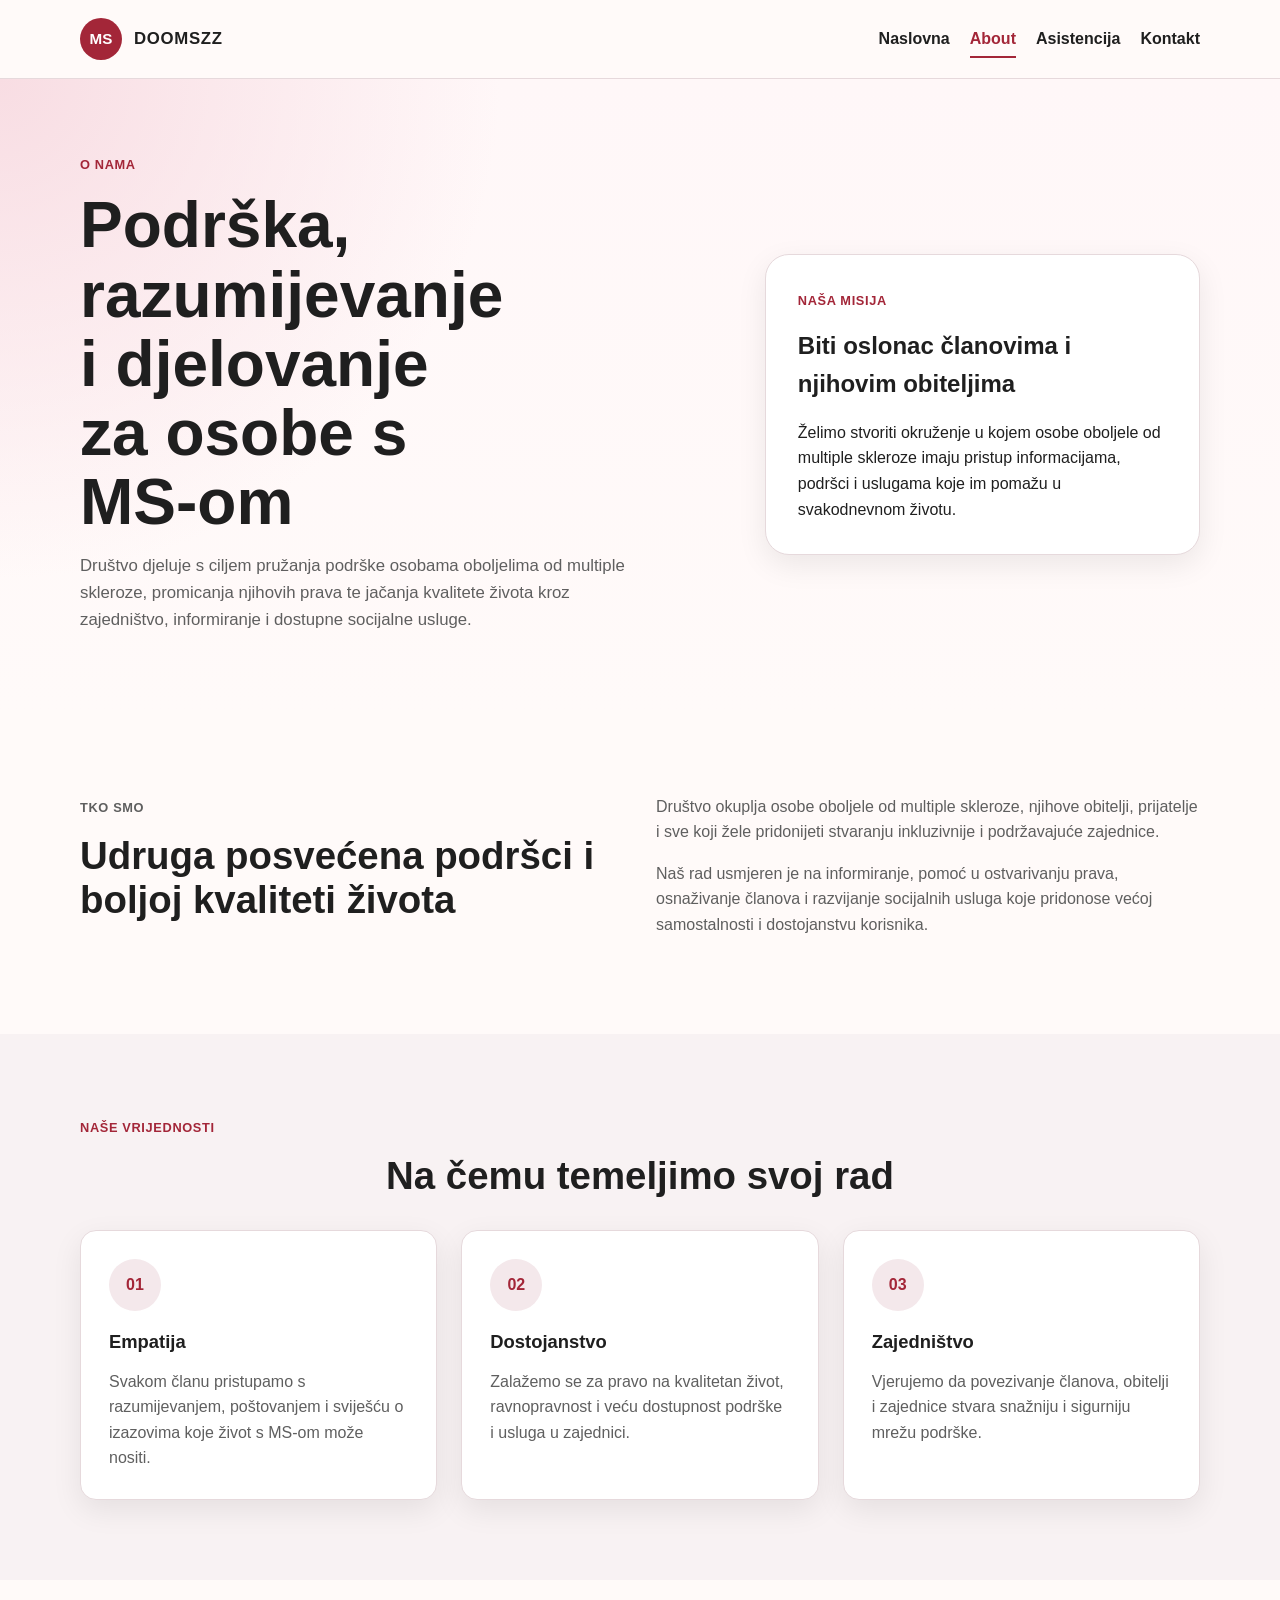
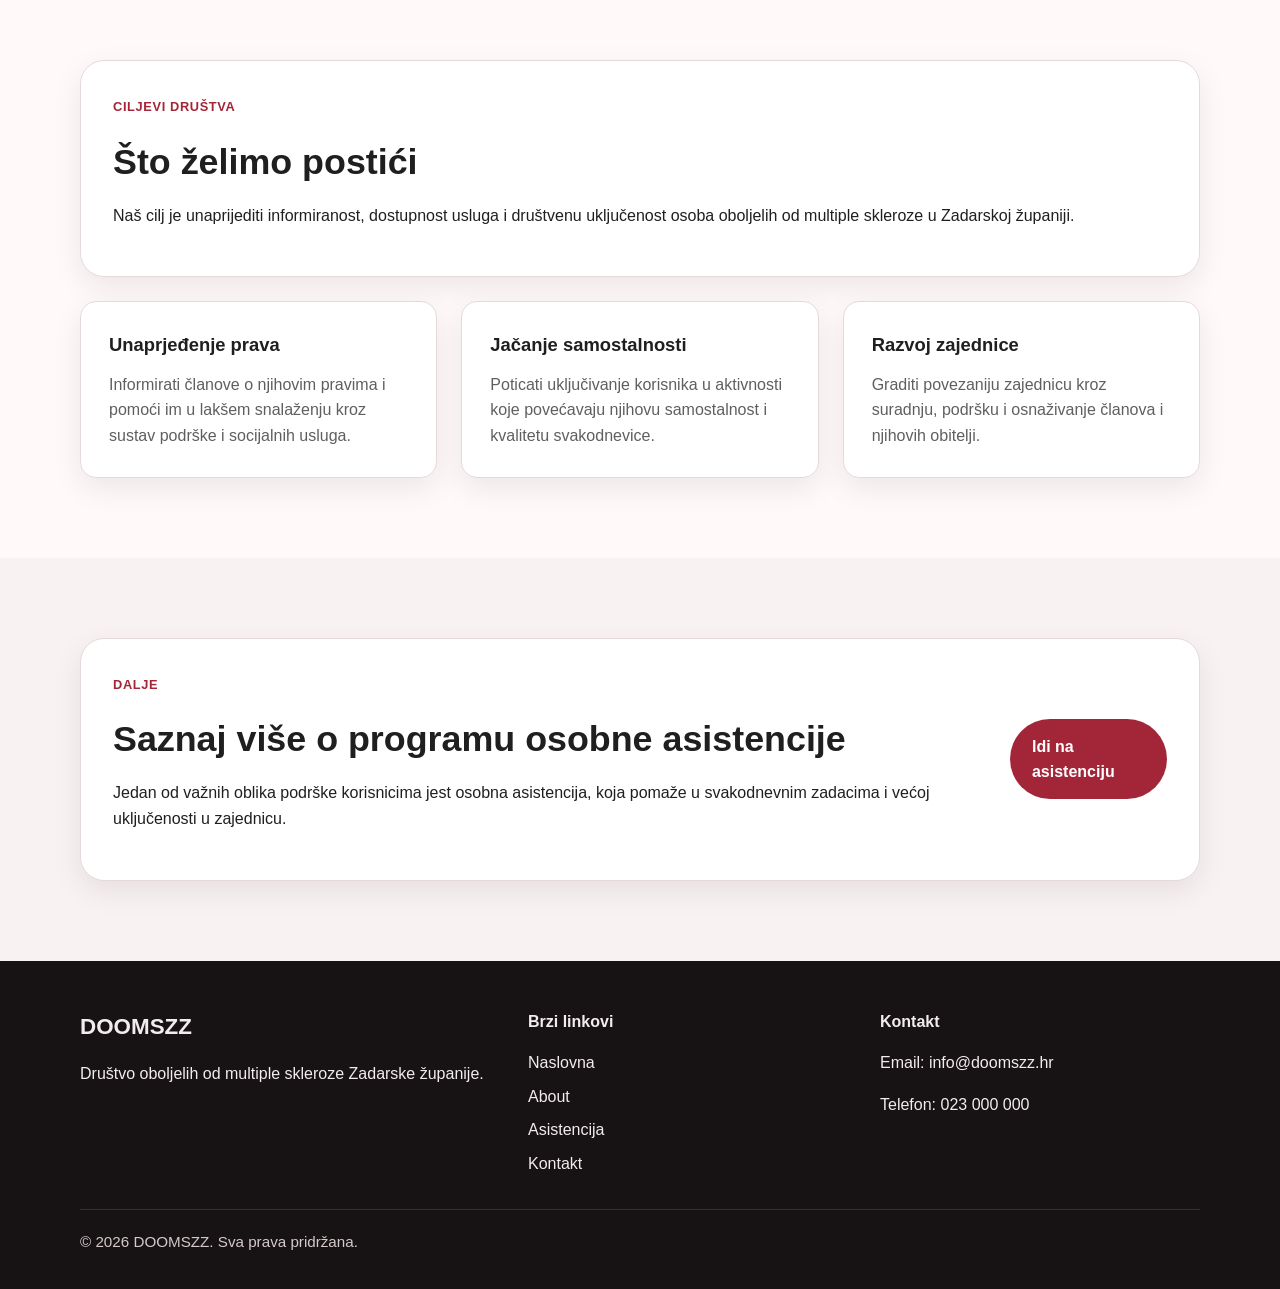
==== about.html @ f3c5a103 "Add about page content and styles for hero sections" ====
<!DOCTYPE html>
<html lang="hr">
<head>
  <meta charset="UTF-8">
  <meta name="viewport" content="width=device-width, initial-scale=1.0">
  <meta name="description" content="Saznajte više o radu, ciljevima i vrijednostima Društva oboljelih od multiple skleroze Zadarske županije.">
  <meta name="author" content="Tvoje Ime Prezime">
  <meta property="og:title" content="O nama - DOOMSZZ">
  <meta property="og:description" content="Više o misiji, ciljevima i djelovanju društva za podršku osobama oboljelima od multiple skleroze.">
  <meta property="og:image" content="img/og-image.jpg">
  <meta property="og:type" content="website">
  <link rel="icon" href="img/favicon.ico">
  <link rel="stylesheet" href="css/style.css">
  <title>About - DOOMSZZ</title>
</head>
<body>
  <a class="skip-link" href="#main-content">Preskoči na sadržaj</a>

  <header class="site-header">
    <div class="container header-inner">
      <a href="index.html" class="logo">
        <span class="logo-mark">MS</span>
        <span class="logo-text">DOOMSZZ</span>
      </a>

      <input type="checkbox" id="nav-toggle" class="nav-toggle">
      <label for="nav-toggle" class="hamburger" aria-label="Otvori navigaciju">
        <span></span>
        <span></span>
        <span></span>
      </label>

      <nav class="site-nav" aria-label="Glavna navigacija">
        <ul>
          <li><a href="index.html">Naslovna</a></li>
          <li><a class="active" href="about.html" aria-current="page">About</a></li>
          <li><a href="asistencija.html">Asistencija</a></li>
          <li><a href="kontakt.html">Kontakt</a></li>
        </ul>
      </nav>
    </div>
  </header>

  <main id="main-content">
    <section class="hero hero-small">
      <div class="container hero-grid">
        <div class="hero-content">
          <p class="eyebrow">O nama</p>
          <h1>Podrška, razumijevanje i djelovanje za osobe s MS-om</h1>
          <p class="hero-text">
            Društvo djeluje s ciljem pružanja podrške osobama oboljelima od multiple
            skleroze, promicanja njihovih prava te jačanja kvalitete života kroz
            zajedništvo, informiranje i dostupne socijalne usluge.
          </p>
        </div>

        <div class="hero-card">
          <p class="card-label">Naša misija</p>
          <h2>Biti oslonac članovima i njihovim obiteljima</h2>
          <p>
            Želimo stvoriti okruženje u kojem osobe oboljele od multiple skleroze
            imaju pristup informacijama, podršci i uslugama koje im pomažu u
            svakodnevnom životu.
          </p>
        </div>
      </div>
    </section>

    <section class="section">
      <div class="container two-column">
        <div>
          <p class="section-tag">Tko smo</p>
          <h2>Udruga posvećena podršci i boljoj kvaliteti života</h2>
        </div>
        <div>
          <p>
            Društvo okuplja osobe oboljele od multiple skleroze, njihove obitelji,
            prijatelje i sve koji žele pridonijeti stvaranju inkluzivnije i
            podržavajuće zajednice.
          </p>
          <p>
            Naš rad usmjeren je na informiranje, pomoć u ostvarivanju prava,
            osnaživanje članova i razvijanje socijalnih usluga koje pridonose većoj
            samostalnosti i dostojanstvu korisnika.
          </p>
        </div>
      </div>
    </section>

    <section class="section alt-bg">
      <div class="container">
        <p class="section-tag center">Naše vrijednosti</p>
        <h2 class="section-title center">Na čemu temeljimo svoj rad</h2>

        <div class="cards-grid">
          <article class="info-card">
            <div class="icon-circle">01</div>
            <h3>Empatija</h3>
            <p>
              Svakom članu pristupamo s razumijevanjem, poštovanjem i sviješću o
              izazovima koje život s MS-om može nositi.
            </p>
          </article>

          <article class="info-card">
            <div class="icon-circle">02</div>
            <h3>Dostojanstvo</h3>
            <p>
              Zalažemo se za pravo na kvalitetan život, ravnopravnost i veću
              dostupnost podrške i usluga u zajednici.
            </p>
          </article>

          <article class="info-card">
            <div class="icon-circle">03</div>
            <h3>Zajedništvo</h3>
            <p>
              Vjerujemo da povezivanje članova, obitelji i zajednice stvara snažniju
              i sigurniju mrežu podrške.
            </p>
          </article>
        </div>
      </div>
    </section>

    <section class="section">
      <div class="container">
        <div class="highlight-box">
          <div>
            <p class="section-tag">Ciljevi društva</p>
            <h2>Što želimo postići</h2>
            <p>
              Naš cilj je unaprijediti informiranost, dostupnost usluga i društvenu
              uključenost osoba oboljelih od multiple skleroze u Zadarskoj županiji.
            </p>
          </div>
        </div>

        <div class="cards-grid top-space">
          <article class="info-card">
            <h3>Unaprjeđenje prava</h3>
            <p>
              Informirati članove o njihovim pravima i pomoći im u lakšem
              snalaženju kroz sustav podrške i socijalnih usluga.
            </p>
          </article>

          <article class="info-card">
            <h3>Jačanje samostalnosti</h3>
            <p>
              Poticati uključivanje korisnika u aktivnosti koje povećavaju njihovu
              samostalnost i kvalitetu svakodnevice.
            </p>
          </article>

          <article class="info-card">
            <h3>Razvoj zajednice</h3>
            <p>
              Graditi povezaniju zajednicu kroz suradnju, podršku i osnaživanje
              članova i njihovih obitelji.
            </p>
          </article>
        </div>
      </div>
    </section>

    <section class="section alt-bg">
      <div class="container contact-box">
        <div>
          <p class="section-tag">Dalje</p>
          <h2>Saznaj više o programu osobne asistencije</h2>
          <p>
            Jedan od važnih oblika podrške korisnicima jest osobna asistencija,
            koja pomaže u svakodnevnim zadacima i većoj uključenosti u zajednicu.
          </p>
        </div>
        <a class="btn btn-primary" href="asistencija.html">Idi na asistenciju</a>
      </div>
    </section>
  </main>

  <footer class="site-footer">
    <div class="container footer-grid">
      <div>
        <h2 class="footer-title">DOOMSZZ</h2>
        <p>
          Društvo oboljelih od multiple skleroze Zadarske županije.
        </p>
      </div>

      <div>
        <h3>Brzi linkovi</h3>
        <ul class="footer-links">
          <li><a href="index.html">Naslovna</a></li>
          <li><a href="about.html">About</a></li>
          <li><a href="asistencija.html">Asistencija</a></li>
          <li><a href="kontakt.html">Kontakt</a></li>
        </ul>
      </div>

      <div>
        <h3>Kontakt</h3>
        <p>Email: info@doomszz.hr</p>
        <p>Telefon: 023 000 000</p>
      </div>
    </div>

    <div class="container footer-bottom">
      <p>&copy; 2026 DOOMSZZ. Sva prava pridržana.</p>
    </div>
  </footer>
</body>
</html>
---- css/style.css ----
:root {
  --color-primary: #a32638;
  --color-primary-dark: #7f1c2b;
  --color-accent: #f4e8eb;
  --color-bg: #fffaf9;
  --color-surface: #ffffff;
  --color-surface-muted: #f8f2f3;
  --color-text: #1f1f1f;
  --color-text-soft: #5f5f5f;
  --color-border: #e6d9dc;
  --color-focus: #111111;
  --shadow-soft: 0 10px 30px rgba(0, 0, 0, 0.08);
  --radius-sm: 0.75rem;
  --radius-md: 1rem;
  --radius-lg: 1.5rem;
  --max-width: 1120px;
  --transition: 0.25s ease;
  --space-xs: 0.5rem;
  --space-sm: 0.75rem;
  --space-md: 1rem;
  --space-lg: 1.5rem;
  --space-xl: 2rem;
  --space-2xl: 3rem;
  --space-3xl: 5rem;
}

*,
*::before,
*::after {
  box-sizing: border-box;
}

html {
  scroll-behavior: smooth;
}

body {
  margin: 0;
  font-family: Arial, Helvetica, sans-serif;
  color: var(--color-text);
  background-color: var(--color-bg);
  line-height: 1.6;
}

img {
  max-width: 100%;
  display: block;
}

a {
  color: inherit;
  text-decoration: none;
}

ul {
  padding: 0;
  margin: 0;
  list-style: none;
}

h1,
h2,
h3,
p {
  margin-top: 0;
}

.container {
  width: min(100% - 2rem, var(--max-width));
  margin-inline: auto;
}

.section {
  padding: var(--space-3xl) 0;
}

.alt-bg {
  background-color: var(--color-surface-muted);
}

.center {
  text-align: center;
}

.skip-link {
  position: absolute;
  top: -100px;
  left: 1rem;
  background: #ffffff;
  color: #000000;
  padding: 0.75rem 1rem;
  border-radius: 0.5rem;
  z-index: 1000;
  border: 2px solid #000000;
}

.skip-link:focus {
  top: 1rem;
}

.site-header {
  position: sticky;
  top: 0;
  z-index: 999;
  background-color: rgba(255, 250, 249, 0.96);
  backdrop-filter: blur(10px);
  border-bottom: 1px solid var(--color-border);
}

.header-inner {
  display: flex;
  align-items: center;
  justify-content: space-between;
  min-height: 78px;
  gap: 1rem;
}

.logo {
  display: inline-flex;
  align-items: center;
  gap: 0.75rem;
  font-weight: 700;
}

.logo-mark {
  width: 42px;
  height: 42px;
  border-radius: 50%;
  background-color: var(--color-primary);
  color: #ffffff;
  display: inline-flex;
  align-items: center;
  justify-content: center;
  font-size: 0.95rem;
}

.logo-text {
  font-size: 1.05rem;
  letter-spacing: 0.04em;
}

.site-nav ul {
  display: flex;
  align-items: center;
  gap: 1.25rem;
}

.site-nav a {
  position: relative;
  padding: 0.5rem 0;
  font-weight: 600;
  color: var(--color-text);
}

.site-nav a:hover,
.site-nav a:focus-visible {
  color: var(--color-primary);
}

.site-nav a.active {
  color: var(--color-primary);
}

.site-nav a.active::after,
.site-nav a:hover::after,
.site-nav a:focus-visible::after {
  content: "";
  position: absolute;
  left: 0;
  bottom: -0.2rem;
  width: 100%;
  height: 2px;
  background-color: var(--color-primary);
}

.nav-toggle {
  display: none;
}

.hamburger {
  display: none;
  cursor: pointer;
  width: 46px;
  height: 46px;
  border: 1px solid var(--color-border);
  border-radius: 0.75rem;
  align-items: center;
  justify-content: center;
  flex-direction: column;
  gap: 5px;
  background-color: #ffffff;
}

.hamburger span {
  width: 22px;
  height: 2px;
  background-color: var(--color-text);
  display: block;
}

.hero {
  padding: 5rem 0 4rem;
  background:
    radial-gradient(circle at top left, #f8dde3 0%, transparent 35%),
    linear-gradient(180deg, #fff7f8 0%, #fffaf9 100%);
}

.hero-grid {
  display: grid;
  grid-template-columns: 1.2fr 0.8fr;
  gap: 2rem;
  align-items: center;
}

.eyebrow,
.section-tag,
.card-label {
  display: inline-block;
  margin-bottom: 1rem;
  color: var(--color-primary);
  font-weight: 700;
  letter-spacing: 0.05em;
  text-transform: uppercase;
  font-size: 0.8rem;
}

.hero h1 {
  font-size: clamp(2.3rem, 5vw, 4.3rem);
  line-height: 1.08;
  max-width: 11ch;
  margin-bottom: 1rem;
}

.hero-text {
  max-width: 60ch;
  color: var(--color-text-soft);
  font-size: 1.05rem;
  margin-bottom: 1.5rem;
}

.hero-actions {
  display: flex;
  flex-wrap: wrap;
  gap: 1rem;
}

.btn {
  display: inline-flex;
  align-items: center;
  justify-content: center;
  min-height: 48px;
  padding: 0.85rem 1.3rem;
  border-radius: 999px;
  font-weight: 700;
  transition: transform var(--transition), background-color var(--transition), color var(--transition), border-color var(--transition);
  border: 1px solid transparent;
}

.btn:hover,
.btn:focus-visible {
  transform: translateY(-2px);
}

.btn-primary {
  background-color: var(--color-primary);
  color: #ffffff;
}

.btn-primary:hover,
.btn-primary:focus-visible {
  background-color: var(--color-primary-dark);
}

.btn-secondary {
  background-color: transparent;
  color: var(--color-text);
  border-color: var(--color-border);
}

.btn-secondary:hover,
.btn-secondary:focus-visible {
  border-color: var(--color-primary);
  color: var(--color-primary);
}

.hero-card,
.info-card,
.highlight-box,
.contact-box {
  background-color: var(--color-surface);
  border: 1px solid var(--color-border);
  box-shadow: var(--shadow-soft);
}

.hero-card {
  padding: 2rem;
  border-radius: var(--radius-lg);
}

.hero-card h2 {
  font-size: 1.5rem;
  margin-bottom: 1rem;
}

.hero-card p:last-child {
  margin-bottom: 0;
}

.two-column {
  display: grid;
  grid-template-columns: 1fr 1fr;
  gap: 2rem;
  align-items: start;
}

.two-column h2,
.section-title {
  font-size: clamp(1.8rem, 3vw, 2.6rem);
  line-height: 1.15;
  margin-bottom: 1rem;
}

.two-column p {
  color: var(--color-text-soft);
}

.cards-grid {
  display: grid;
  grid-template-columns: repeat(3, 1fr);
  gap: 1.5rem;
  margin-top: 2rem;
}

.info-card {
  padding: 1.75rem;
  border-radius: var(--radius-md);
}

.icon-circle {
  width: 52px;
  height: 52px;
  border-radius: 50%;
  background-color: var(--color-accent);
  color: var(--color-primary);
  display: inline-flex;
  align-items: center;
  justify-content: center;
  font-weight: 700;
  margin-bottom: 1rem;
}

.info-card h3 {
  margin-bottom: 0.75rem;
  font-size: 1.15rem;
}

.info-card p {
  color: var(--color-text-soft);
  margin-bottom: 0;
}

.highlight-box,
.contact-box {
  border-radius: var(--radius-lg);
  padding: 2rem;
  display: flex;
  align-items: center;
  justify-content: space-between;
  gap: 1.5rem;
}

.highlight-box h2,
.contact-box h2 {
  margin-bottom: 0.75rem;
  font-size: clamp(1.6rem, 2.8vw, 2.3rem);
}

.site-footer {
  background-color: #171314;
  color: #f3ecec;
  padding-top: 3rem;
}

.footer-grid {
  display: grid;
  grid-template-columns: 1.3fr 1fr 1fr;
  gap: 2rem;
}

.footer-title {
  font-size: 1.4rem;
  margin-bottom: 1rem;
}

.site-footer h3 {
  margin-bottom: 1rem;
  font-size: 1rem;
}

.footer-links li + li {
  margin-top: 0.5rem;
}

.footer-links a:hover,
.footer-links a:focus-visible {
  color: #ffffff;
}

.footer-bottom {
  border-top: 1px solid rgba(255, 255, 255, 0.12);
  margin-top: 2rem;
  padding: 1.25rem 0;
  font-size: 0.95rem;
  color: #d4caca;
}

a:focus-visible,
button:focus-visible,
input:focus-visible,
textarea:focus-visible,
label:focus-visible {
  outline: 3px solid var(--color-focus);
  outline-offset: 3px;
}

@media (max-width: 900px) {
  .hero-grid,
  .two-column,
  .cards-grid,
  .footer-grid {
    grid-template-columns: 1fr;
  }

  .highlight-box,
  .contact-box {
    flex-direction: column;
    align-items: flex-start;
  }

  .hero {
    padding-top: 4rem;
  }

  .hero h1 {
    max-width: 14ch;
  }
}

@media (max-width: 768px) {
  .hamburger {
    display: inline-flex;
  }

  .site-nav {
    position: absolute;
    top: 100%;
    left: 0;
    right: 0;
    background-color: rgba(255, 250, 249, 0.98);
    border-bottom: 1px solid var(--color-border);
    padding: 0 1rem 1rem;
    display: none;
  }

  .site-nav ul {
    flex-direction: column;
    align-items: flex-start;
    gap: 0.75rem;
    padding-top: 1rem;
  }

  .nav-toggle:checked ~ .site-nav {
    display: block;
  }

  .section {
    padding: 4rem 0;
  }
}

@media (max-width: 560px) {
  .hero {
    padding: 3.5rem 0 3rem;
  }

  .hero h1 {
    font-size: 2.2rem;
  }

  .container {
    width: min(100% - 1.25rem, var(--max-width));
  }

  .hero-card,
  .info-card,
  .highlight-box,
  .contact-box {
    padding: 1.4rem;
  }
}

.hero-small {
  padding-top: 4.5rem;
  padding-bottom: 3.5rem;
}

.top-space {
  margin-top: 1.5rem;
}
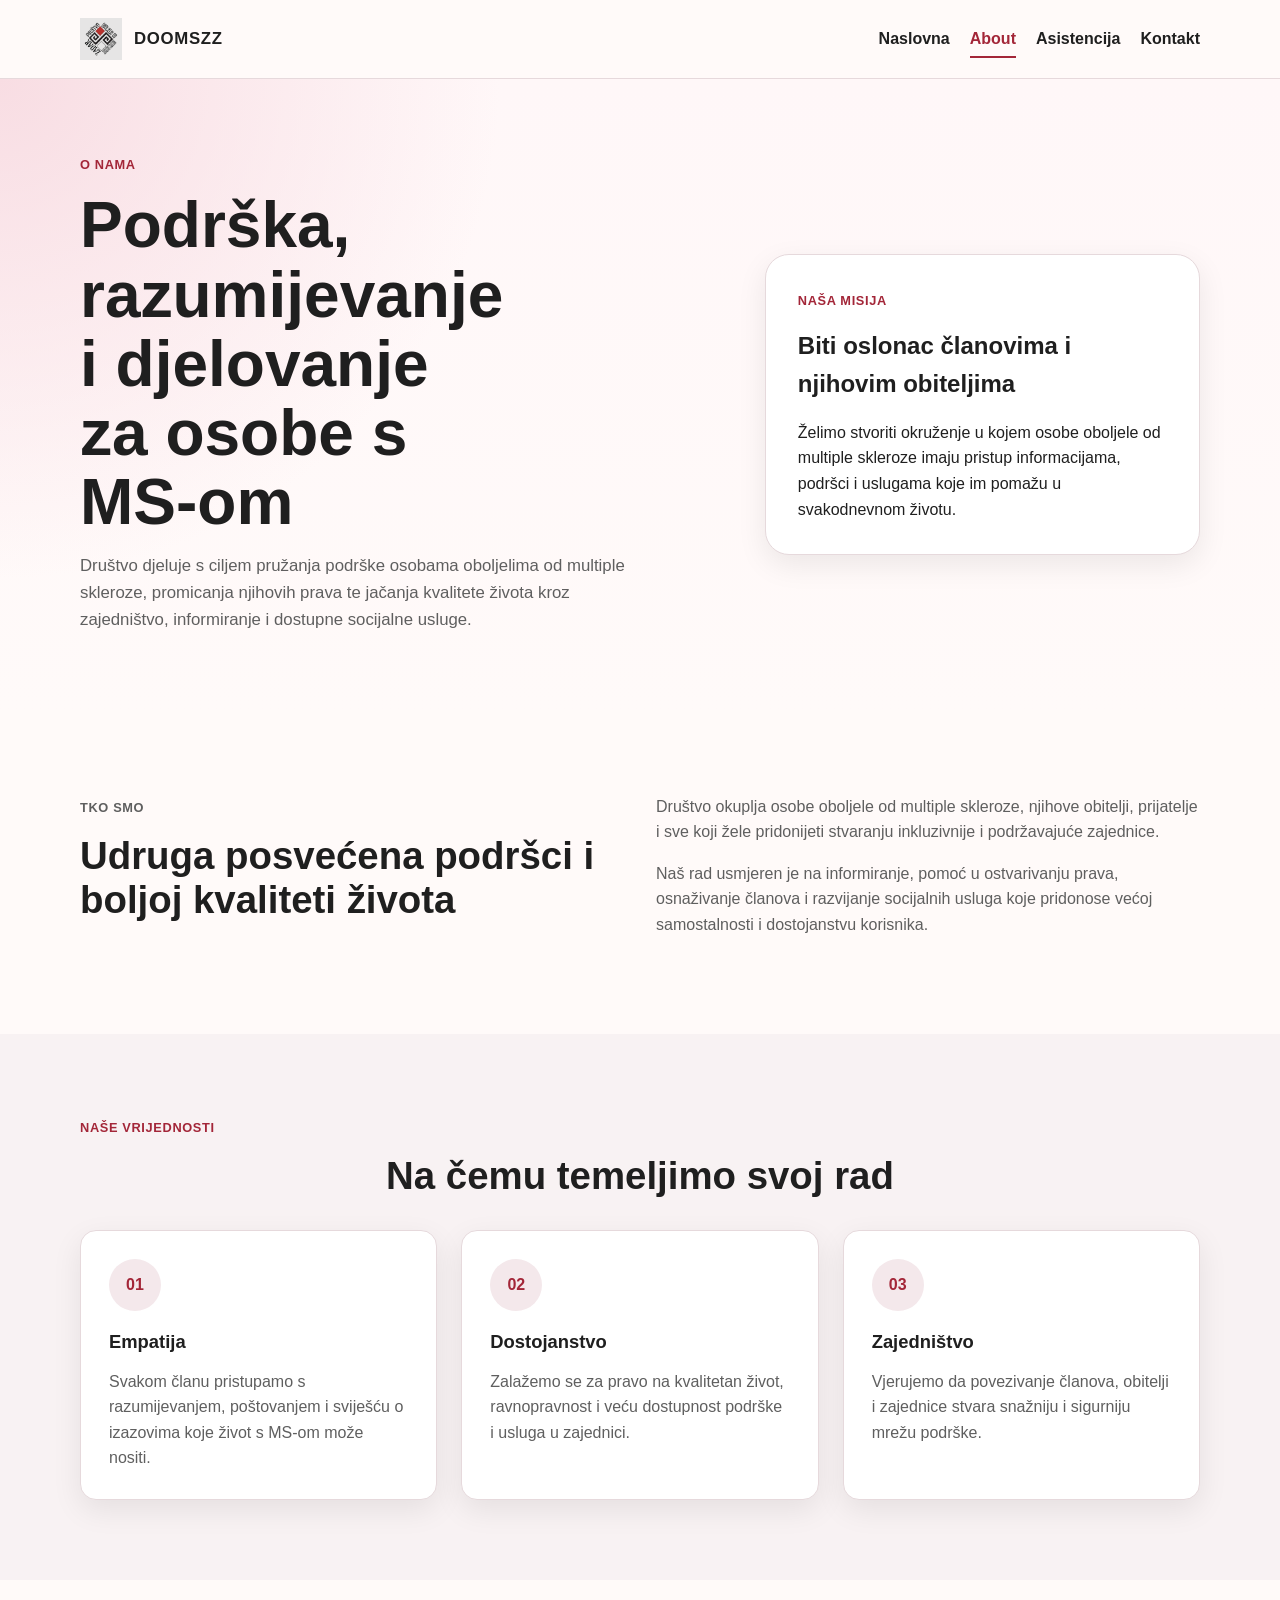
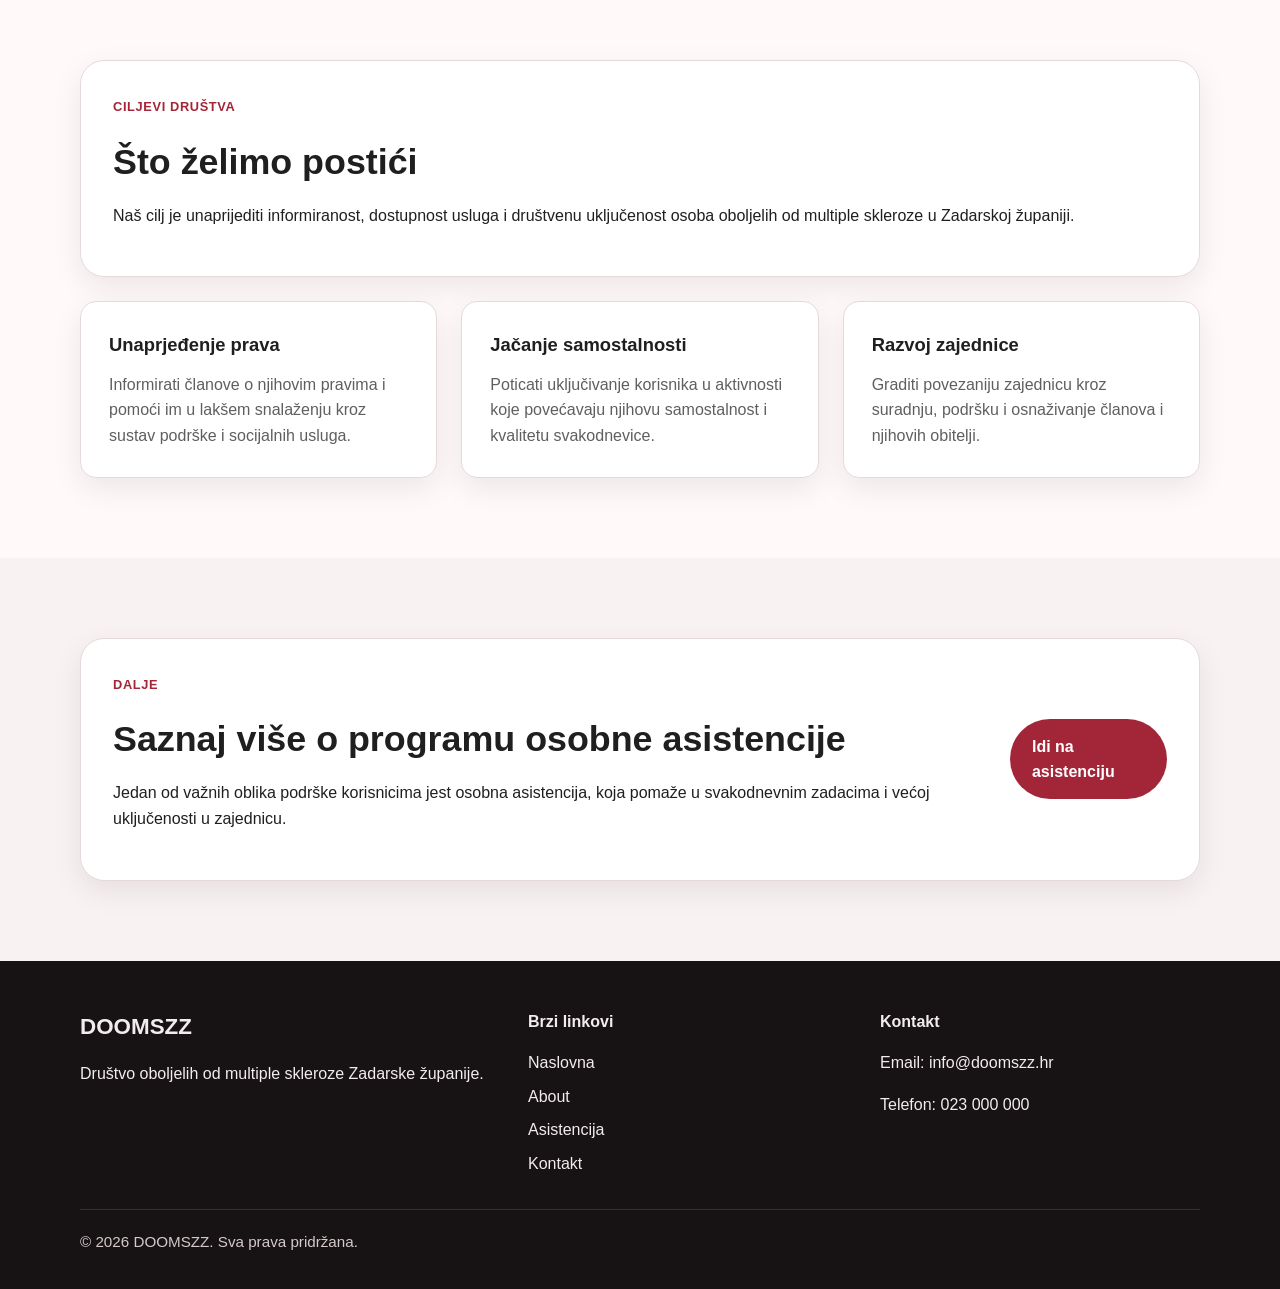
==== commit 8e3b8252: "update loga" ====
--- a/about.html
+++ b/about.html
@@ -19,7 +19,7 @@
   <header class="site-header">
     <div class="container header-inner">
       <a href="index.html" class="logo">
-        <span class="logo-mark">MS</span>
+        <img src="img/logo.png" alt="DOOMSZZ logo" class="logo-image">
         <span class="logo-text">DOOMSZZ</span>
       </a>
 
--- a/css/style.css
+++ b/css/style.css
@@ -506,4 +506,110 @@
 
 .top-space {
   margin-top: 1.5rem;
+}
+
+.contact-layout {
+  display: grid;
+  grid-template-columns: 1fr 1.1fr;
+  gap: 2rem;
+  align-items: start;
+}
+
+.contact-info h2,
+.form-wrapper h2 {
+  margin-bottom: 1rem;
+  font-size: clamp(1.8rem, 3vw, 2.4rem);
+}
+
+.contact-info > p {
+  color: var(--color-text-soft);
+}
+
+.contact-details {
+  display: grid;
+  gap: 1rem;
+  margin-top: 1.5rem;
+}
+
+.detail-card,
+.form-wrapper {
+  background-color: var(--color-surface);
+  border: 1px solid var(--color-border);
+  box-shadow: var(--shadow-soft);
+  border-radius: var(--radius-lg);
+}
+
+.detail-card {
+  padding: 1.25rem 1.4rem;
+}
+
+.detail-card h3 {
+  margin-bottom: 0.4rem;
+  font-size: 1rem;
+}
+
+.detail-card p {
+  margin-bottom: 0;
+  color: var(--color-text-soft);
+}
+
+.form-wrapper {
+  padding: 2rem;
+}
+
+.contact-form {
+  margin-top: 1.5rem;
+}
+
+.form-group {
+  display: flex;
+  flex-direction: column;
+  margin-bottom: 1rem;
+}
+
+.form-group label {
+  margin-bottom: 0.45rem;
+  font-weight: 700;
+}
+
+.form-group input,
+.form-group select,
+.form-group textarea {
+  width: 100%;
+  padding: 0.9rem 1rem;
+  border: 1px solid var(--color-border);
+  border-radius: 0.9rem;
+  background-color: #ffffff;
+  font: inherit;
+  color: var(--color-text);
+}
+
+.form-group textarea {
+  resize: vertical;
+  min-height: 140px;
+}
+
+.form-group input::placeholder,
+.form-group textarea::placeholder {
+  color: #8b8b8b;
+}
+
+.form-group input:focus,
+.form-group select:focus,
+.form-group textarea:focus {
+  border-color: var(--color-primary);
+  outline: none;
+}
+
+@media (max-width: 900px) {
+  .contact-layout {
+    grid-template-columns: 1fr;
+  }
+}
+
+.logo-image {
+  width: 42px;
+  height: 42px;
+  object-fit: contain;
+  display: block;
 }
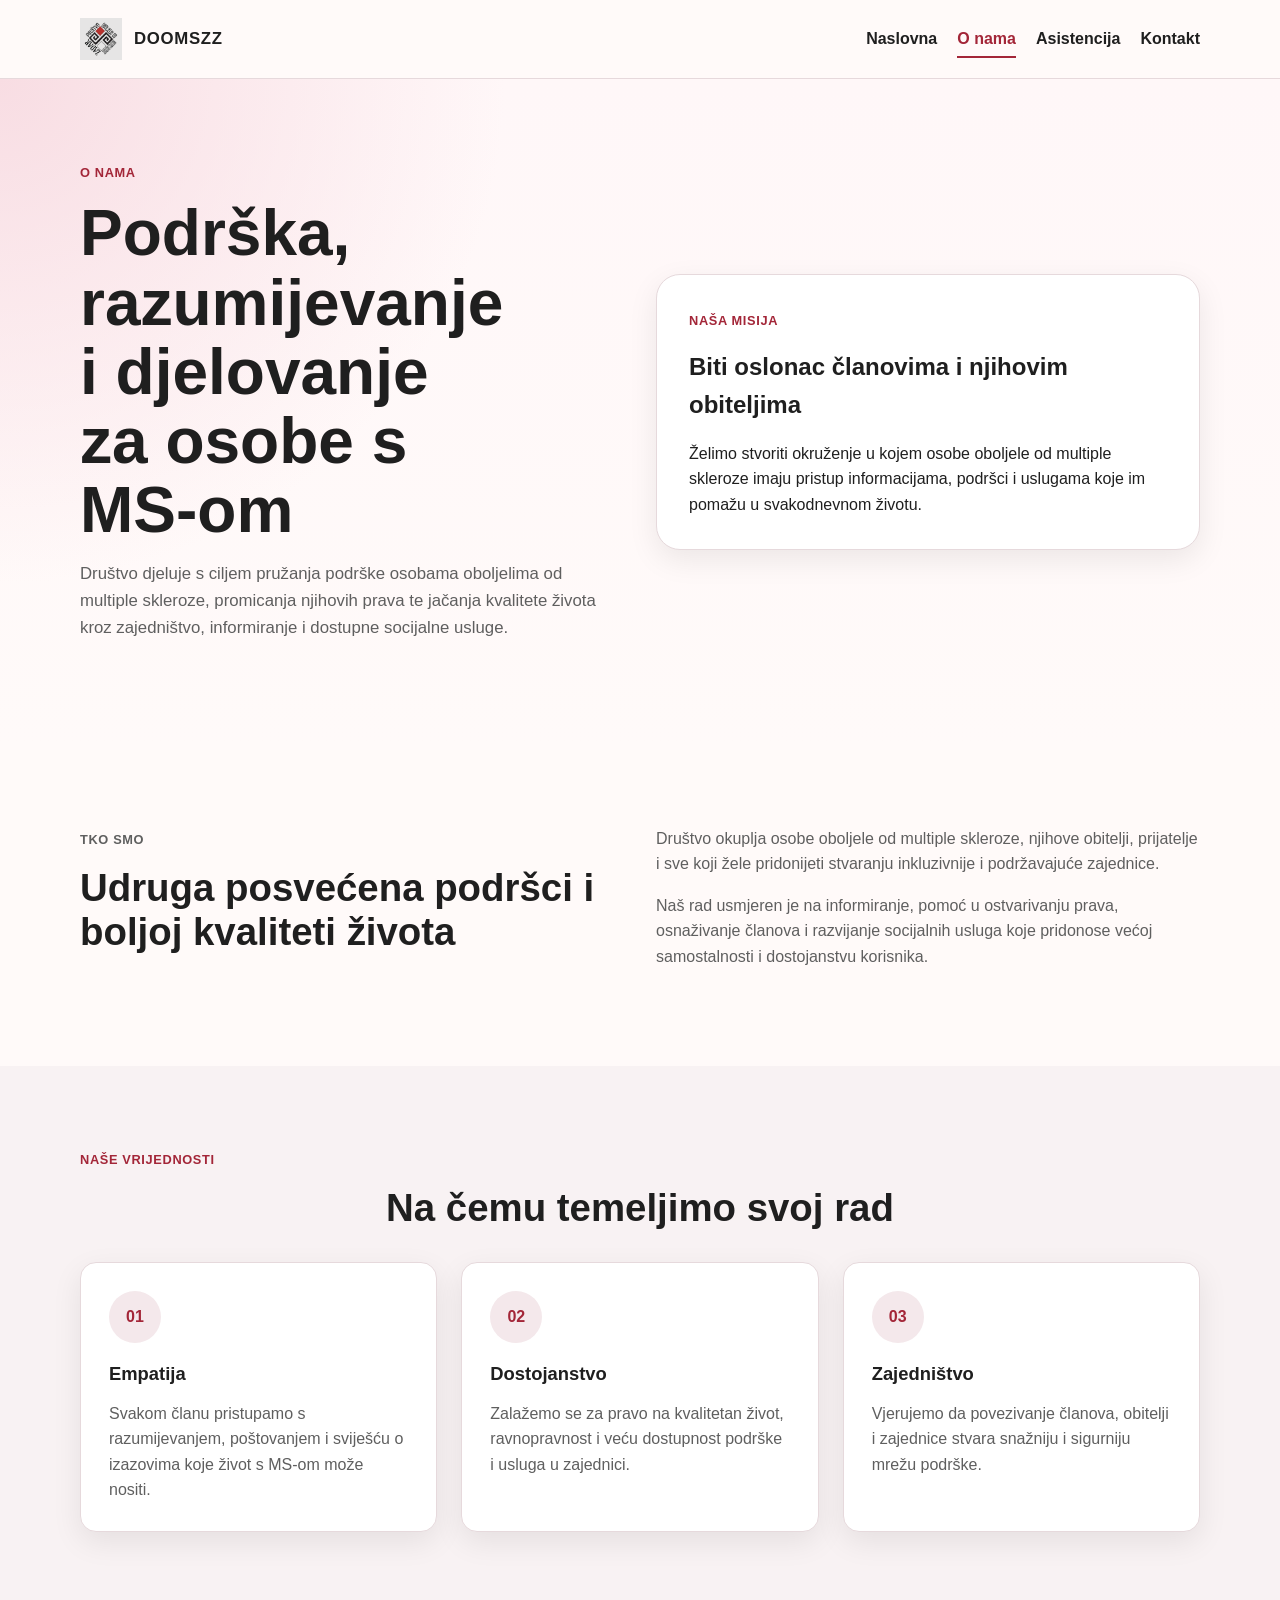
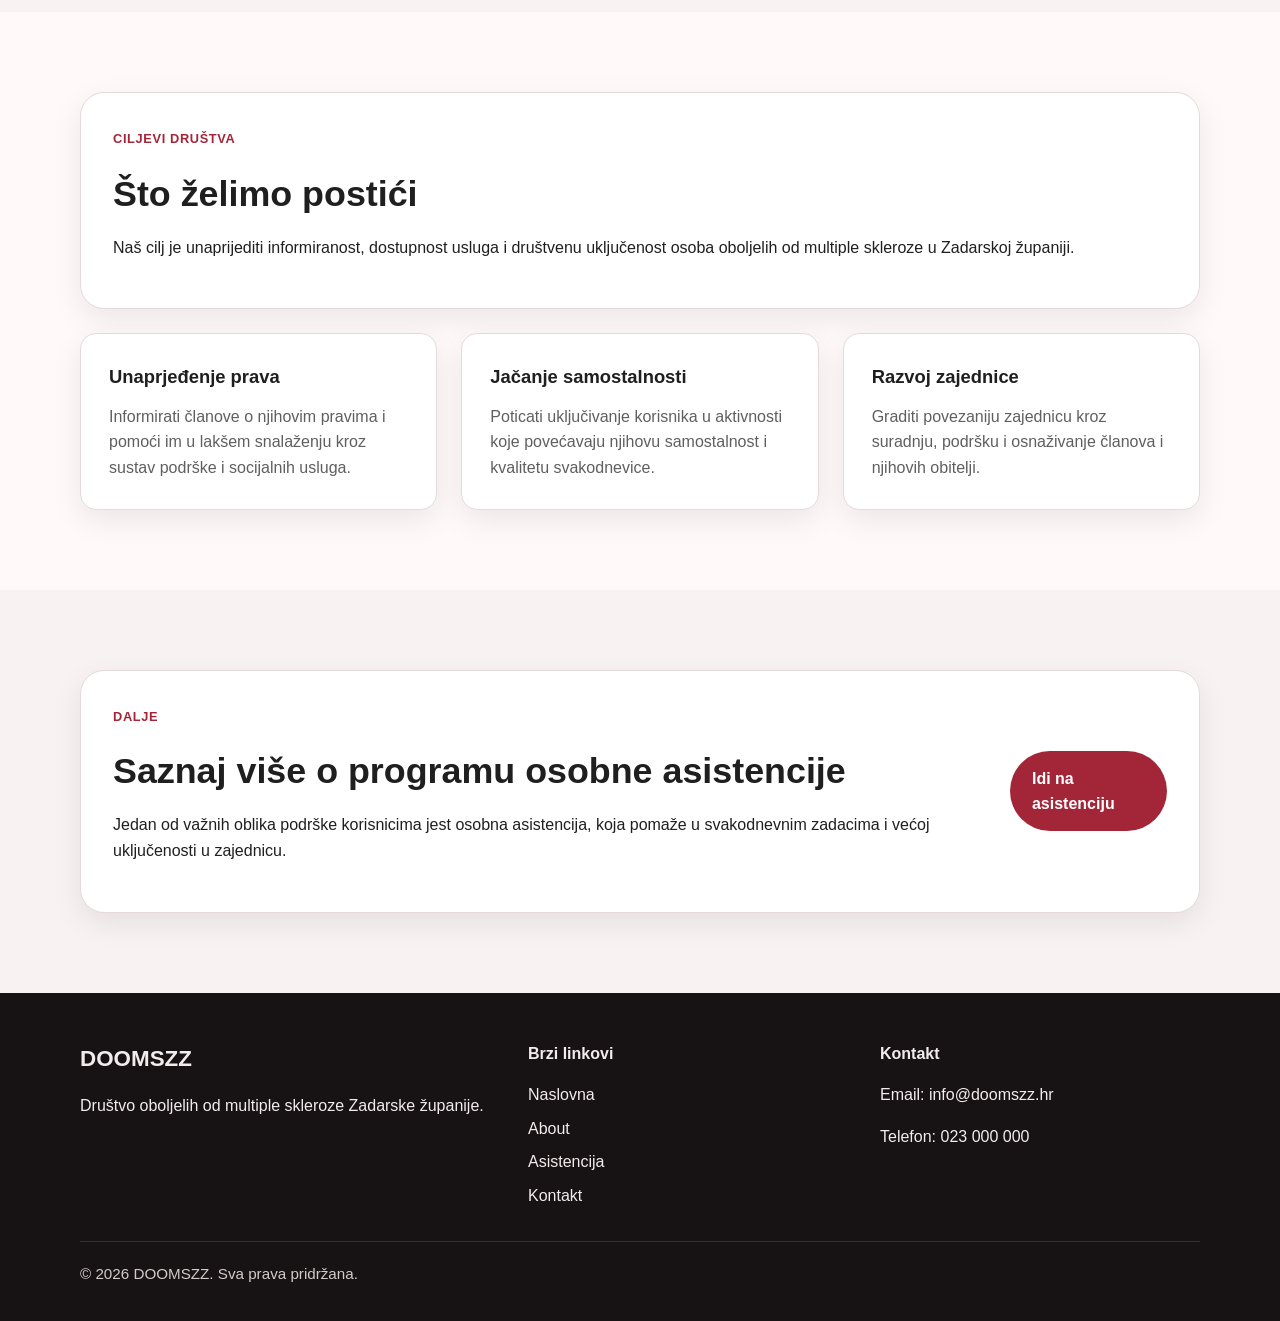
==== commit ed4b4d72: "updejt" ====
--- a/about.html
+++ b/about.html
@@ -33,7 +33,7 @@
       <nav class="site-nav" aria-label="Glavna navigacija">
         <ul>
           <li><a href="index.html">Naslovna</a></li>
-          <li><a class="active" href="about.html" aria-current="page">About</a></li>
+          <li><a class="active" href="about.html" aria-current="page">O nama</a></li>
           <li><a href="asistencija.html">Asistencija</a></li>
           <li><a href="kontakt.html">Kontakt</a></li>
         </ul>
--- a/css/style.css
+++ b/css/style.css
@@ -612,4 +612,75 @@
   height: 42px;
   object-fit: contain;
   display: block;
+}
+.hero-grid {
+  display: grid;
+  grid-template-columns: 1fr 1fr;
+  gap: 2rem;
+  align-items: center;
+}
+
+.hero-image-wrap {
+  background-color: var(--color-surface);
+  border: 1px solid var(--color-border);
+  box-shadow: var(--shadow-soft);
+  border-radius: var(--radius-lg);
+  overflow: hidden;
+}
+
+.hero-image {
+  width: 100%;
+  display: block;
+}
+
+.hero {
+  padding: 5rem 0 5rem;
+}
+
+/* MOBILE HERO FIX */
+@media (max-width: 768px) {
+  .hero-grid {
+    grid-template-columns: 1fr !important;
+    gap: 1.5rem;
+    align-items: start;
+  }
+
+  .hero-card,
+  .hero-image-wrap {
+    width: 100%;
+    max-width: 100%;
+  }
+
+  .hero h1 {
+    max-width: 100%;
+  }
+
+  .hero-text {
+    max-width: 100%;
+  }
+
+  /* Naslovnica: slika desno i malo veća */
+  .hero-home .hero-image-wrap {
+    width: 78%;
+    margin-left: auto;
+    margin-right: auto;
+  }
+
+  .hero-home .hero-image {
+    width: 100%;
+    display: block;
+  }
+
+  /* Ostale stranice: kartica normalno ispod teksta */
+  .hero-small .hero-card {
+    margin-top: 0.5rem;
+  }
+}
+
+.hero-home {
+  padding-bottom: 2rem;
+}
+
+.hero-home + .section {
+  padding-top: 1.5rem;
 }
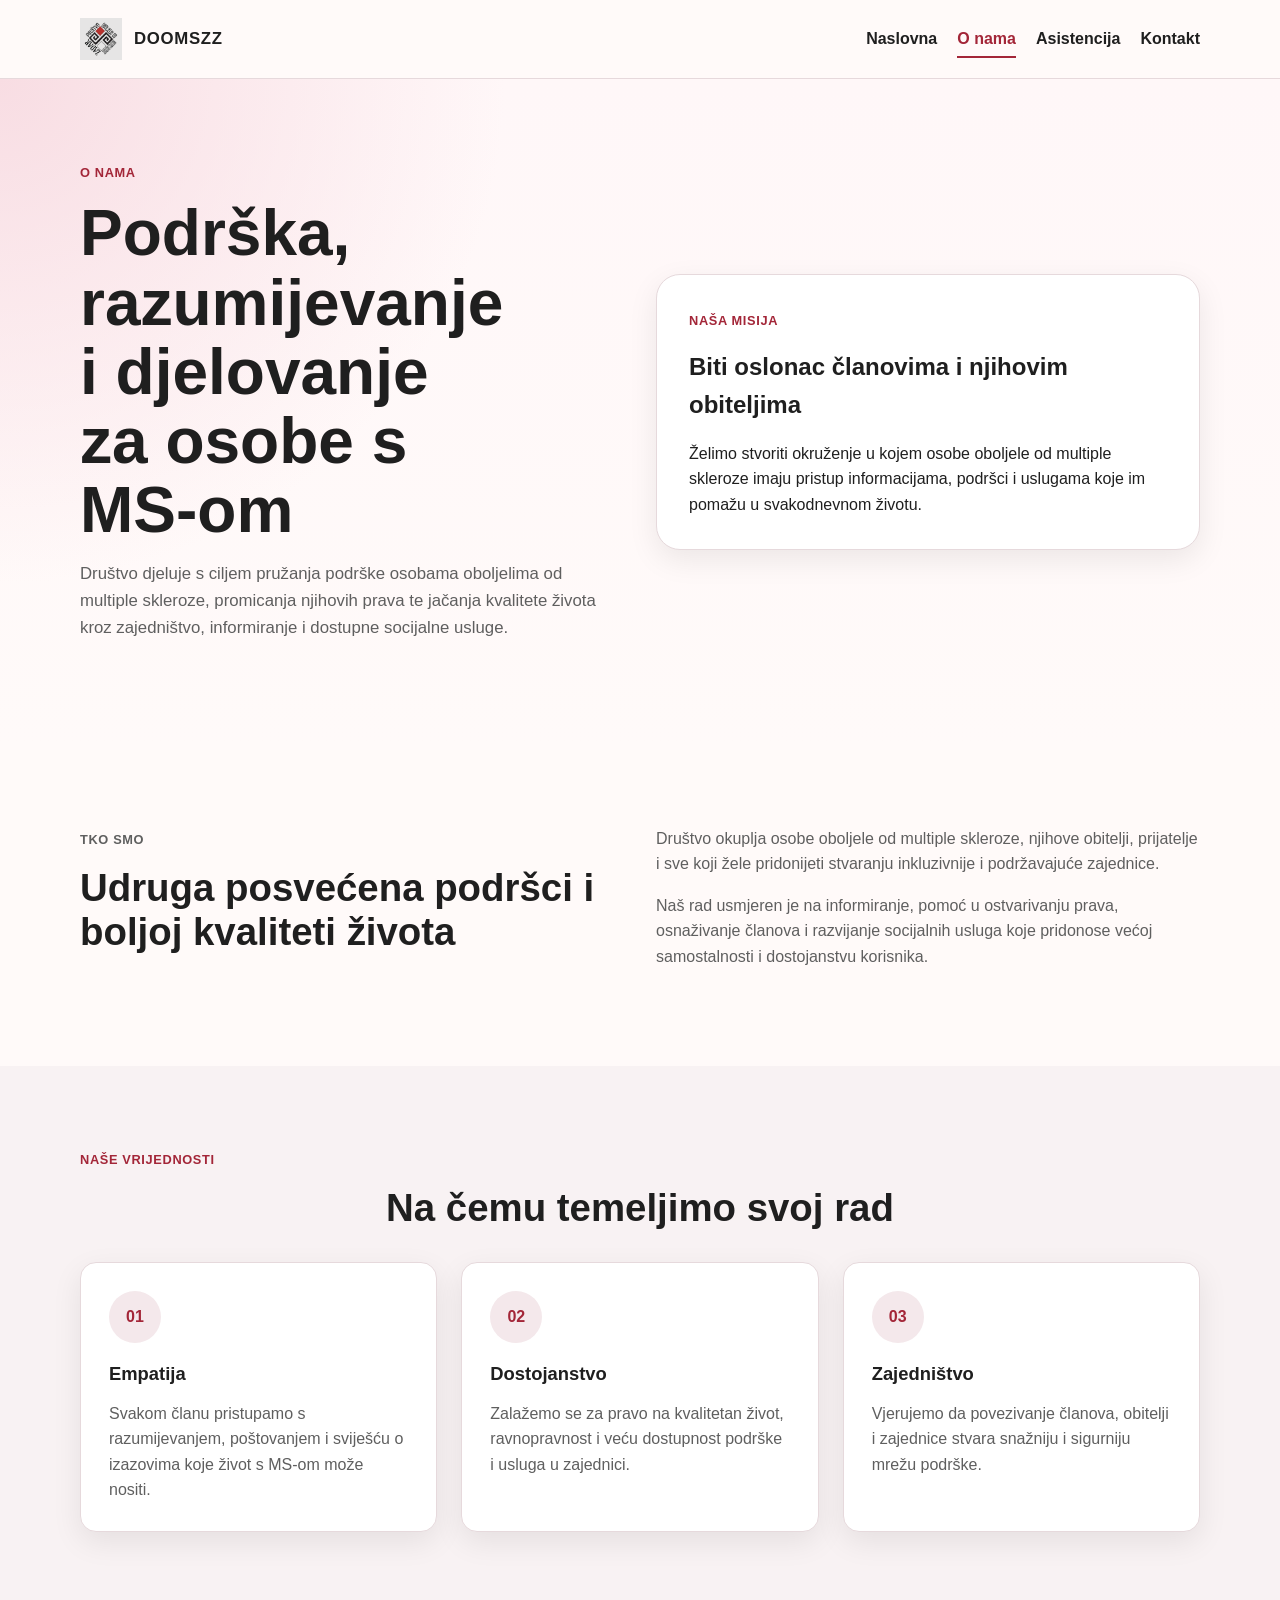
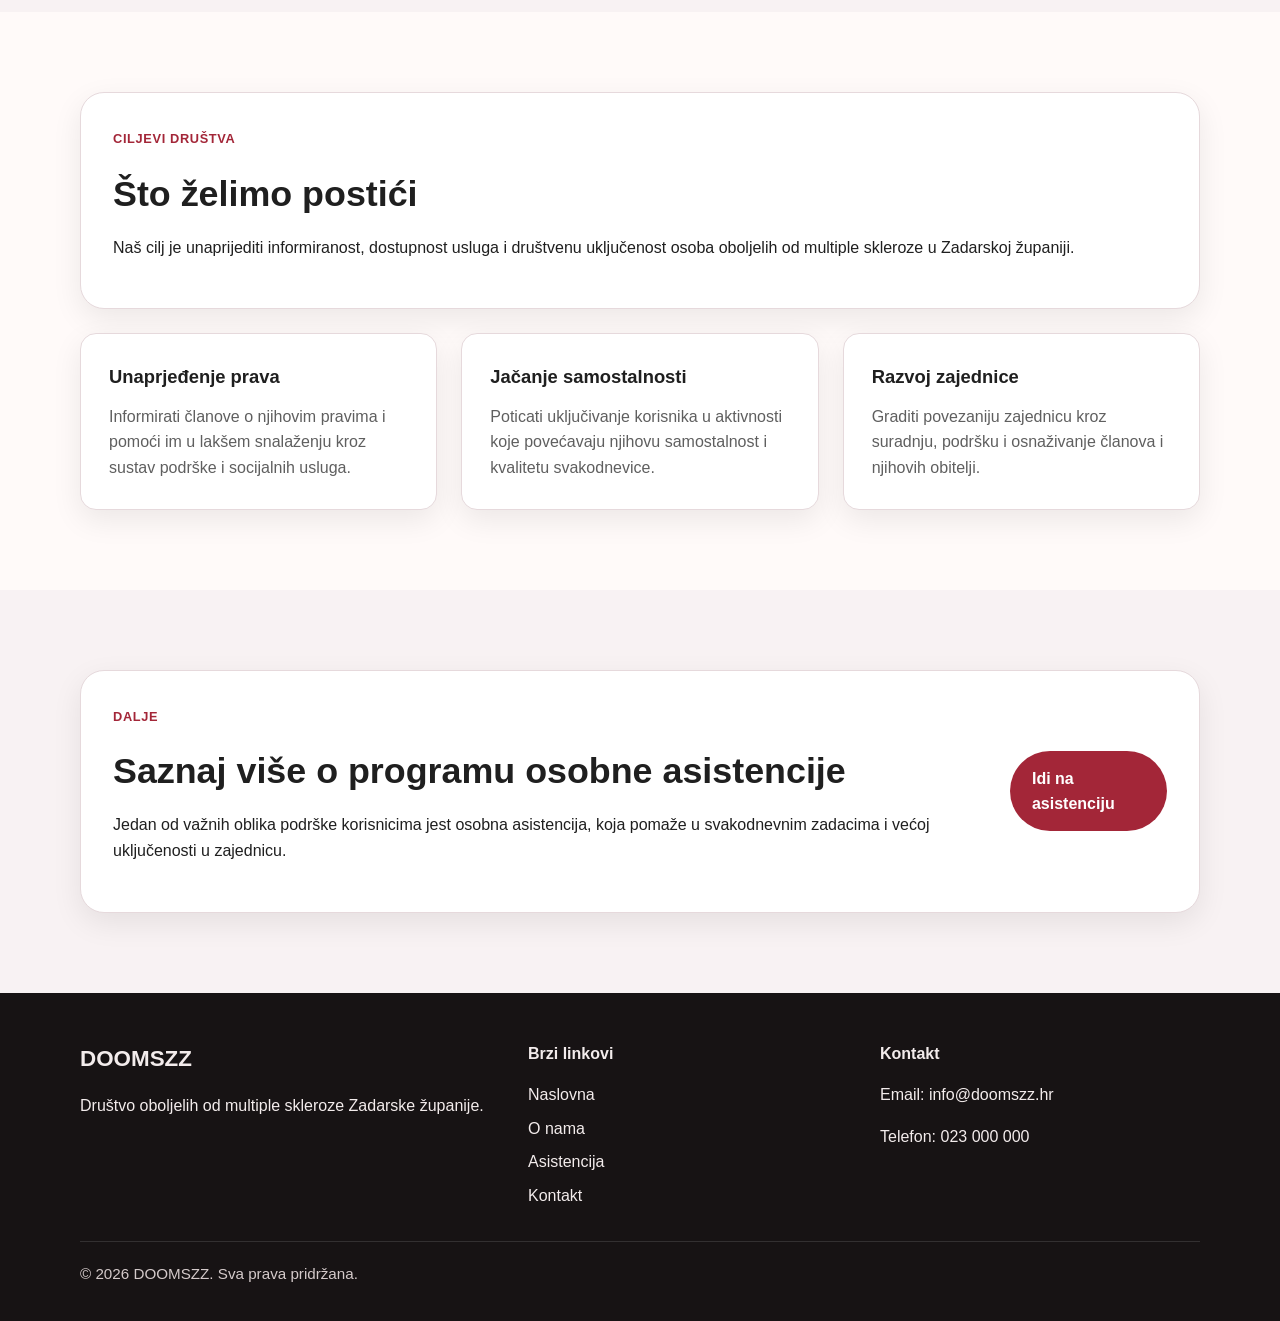
==== commit d4571a65: "updejt" ====
--- a/about.html
+++ b/about.html
@@ -192,7 +192,7 @@
         <h3>Brzi linkovi</h3>
         <ul class="footer-links">
           <li><a href="index.html">Naslovna</a></li>
-          <li><a href="about.html">About</a></li>
+          <li><a href="about.html">O nama</a></li>
           <li><a href="asistencija.html">Asistencija</a></li>
           <li><a href="kontakt.html">Kontakt</a></li>
         </ul>
